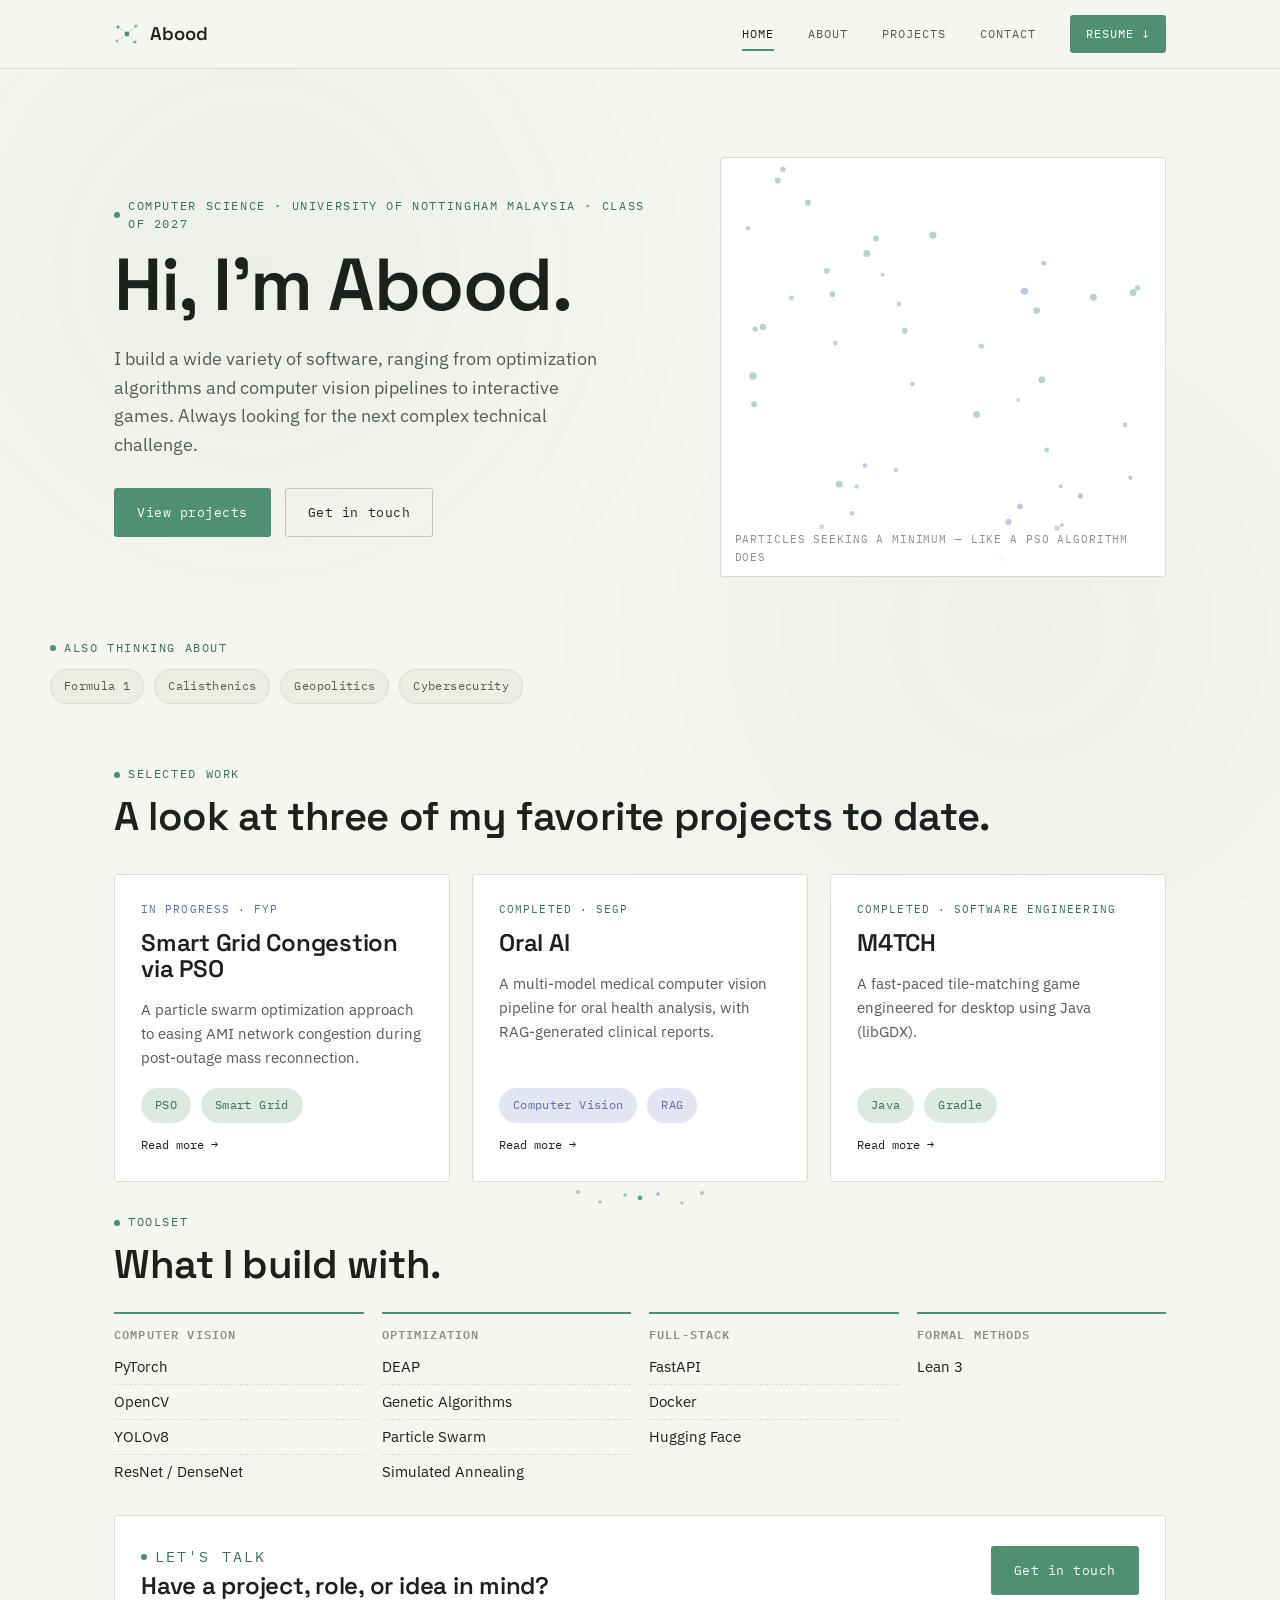
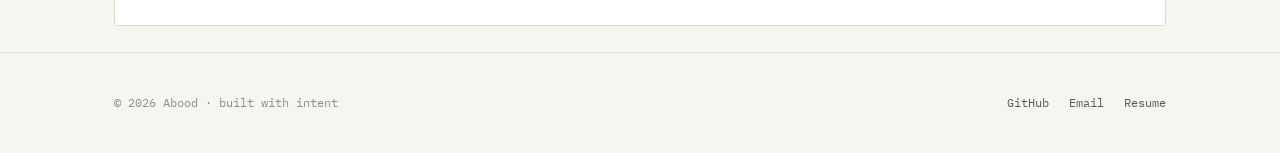
==== index.html @ 8fbe935f "Update captions and headings in index.html" ====
<!DOCTYPE html>
<html lang="en">
<head>
<meta charset="UTF-8">
<meta name="viewport" content="width=device-width, initial-scale=1.0">
<title>Abood - Computer Science, UNM Malaysia</title>
<meta name="description" content="Portfolio of Abood, a Computer Science undergraduate at the University of Nottingham Malaysia working on optimization, computer vision, and applied AI.">
<link rel="icon" href="assets/favicon.svg" type="image/svg+xml">
<link rel="preconnect" href="https://fonts.googleapis.com">
<link rel="preconnect" href="https://fonts.gstatic.com" crossorigin>
<link href="https://fonts.googleapis.com/css2?family=Space+Grotesk:wght@500;600;700&family=IBM+Plex+Sans:wght@400;500;600&family=IBM+Plex+Mono:wght@400;500&display=swap" rel="stylesheet">
<link rel="stylesheet" href="css/style.css">
</head>
<body>

<nav class="site-nav">
  <div class="container">
    <a href="index.html" class="brand">
      <svg width="26" height="26" viewBox="0 0 26 26" fill="none">
        <circle cx="13" cy="13" r="2.4" fill="#4F8F72"/>
        <circle cx="4" cy="6" r="1.6" fill="#5D6FA6" opacity="0.8"/>
        <circle cx="22" cy="5" r="1.6" fill="#4F8F72" opacity="0.6"/>
        <circle cx="21" cy="21" r="1.6" fill="#5D6FA6" opacity="0.7"/>
        <circle cx="3" cy="20" r="1.6" fill="#4F8F72" opacity="0.5"/>
        <line x1="4" y1="6" x2="13" y2="13" stroke="#4F8F72" stroke-width="0.7" opacity="0.4"/>
        <line x1="22" y1="5" x2="13" y2="13" stroke="#5D6FA6" stroke-width="0.7" opacity="0.4"/>
        <line x1="21" y1="21" x2="13" y2="13" stroke="#4F8F72" stroke-width="0.7" opacity="0.4"/>
        <line x1="3" y1="20" x2="13" y2="13" stroke="#5D6FA6" stroke-width="0.7" opacity="0.4"/>
      </svg>
      Abood
    </a>
    <button class="nav-toggle" aria-label="Toggle navigation" aria-expanded="false">
      <span></span>
    </button>
    <div class="nav-links">
      <a href="index.html" class="active">Home</a>
      <a href="about.html">About</a>
      <a href="projects.html">Projects</a>
      <a href="contact.html">Contact</a>
      <a href="assets/resume_sl.pdf" class="nav-cta" target="_blank" rel="noopener">Resume ↓</a>
    </div>
  </div>
</nav>

<main>
  <div class="container hero">
    <div>
      <p class="eyebrow">Computer Science · University of Nottingham Malaysia · Class of 2027</p>
      <h1>Hi, I'm Abood.</h1>
      <p class="lede">I build a wide variety of software, ranging from optimization algorithms and computer vision pipelines to interactive games. Always looking for the next complex technical challenge.</p>
      <div class="btn-row">
        <a href="projects.html" class="btn btn-primary">View projects</a>
        <a href="contact.html" class="btn btn-outline">Get in touch</a>
      </div>
    </div>
    <div class="hero-visual">
      <canvas id="converge-canvas" role="img" aria-label="Animated illustration of scattered particles periodically converging, representing optimization algorithms finding a solution"></canvas>
      <div class="visual-caption">particles seeking a minimum — like a PSO algorithm does</div>
    </div>
  </div>

  <div class="container section-tight">
    <p class="eyebrow">Also thinking about</p>
    <div class="pill-row">
      <span class="pill">Formula 1</span>
      <span class="pill">Calisthenics</span>
      <span class="pill">Geopolitics</span>
      <span class="pill">Cybersecurity</span>
    </div>
  </div>

  <section class="container">
    <p class="eyebrow">Selected work</p>
    <h2>A look at three of my favorite projects to date.</h2>
    <div class="card-grid">
      <div class="card">
        <span class="card-status status-progress">In progress · FYP</span>
        <h3>Smart Grid Congestion via PSO</h3>
        <p>A particle swarm optimization approach to easing AMI network congestion during post-outage mass reconnection.</p>
        <div class="pill-row">
          <span class="pill pill-signal">PSO</span>
          <span class="pill pill-signal">Smart Grid</span>
        </div>
        <a href="projects.html#fyp" class="card-link">Read more →</a>
      </div>
      <div class="card">
        <span class="card-status">Completed · SEGP</span>
        <h3>Oral AI</h3>
        <p>A multi-model medical computer vision pipeline for oral health analysis, with RAG-generated clinical reports.</p>
        <div class="pill-row">
          <span class="pill pill-indigo">Computer Vision</span>
          <span class="pill pill-indigo">RAG</span>
        </div>
        <a href="projects.html#oral-ai" class="card-link">Read more →</a>
      </div>
      <div class="card">
        <span class="card-status">Completed · Software Engineering</span>
        <h3>M4TCH</h3>
        <p>A fast-paced tile-matching game engineered for desktop using Java (libGDX).</p>
        <div class="pill-row">
          <span class="pill pill-signal">Java</span>
          <span class="pill pill-signal">Gradle</span>
        </div>
        <a href="projects.html#m4tch" class="card-link">Read more →</a>
      </div>
    </div>
  </section>

  <div class="container">
    <div class="converge-divider">
      <svg width="140" height="20" viewBox="0 0 140 20" fill="none">
        <circle cx="8" cy="4" r="2" fill="#4F8F72" opacity="0.5"/>
        <circle cx="30" cy="14" r="1.6" fill="#5D6FA6" opacity="0.5"/>
        <circle cx="55" cy="7" r="1.8" fill="#4F8F72" opacity="0.6"/>
        <circle cx="70" cy="10" r="2.4" fill="#4F8F72"/>
        <circle cx="88" cy="6" r="1.8" fill="#5D6FA6" opacity="0.6"/>
        <circle cx="112" cy="15" r="1.6" fill="#4F8F72" opacity="0.5"/>
        <circle cx="132" cy="5" r="2" fill="#5D6FA6" opacity="0.5"/>
      </svg>
    </div>
  </div>

  <section class="container">
    <p class="eyebrow">Toolset</p>
    <h2>What I build with.</h2>
    <div class="skill-groups">
      <div class="skill-group">
        <h4>Computer Vision</h4>
        <ul><li>PyTorch</li><li>OpenCV</li><li>YOLOv8</li><li>ResNet / DenseNet</li></ul>
      </div>
      <div class="skill-group">
        <h4>Optimization</h4>
        <ul><li>DEAP</li><li>Genetic Algorithms</li><li>Particle Swarm</li><li>Simulated Annealing</li></ul>
      </div>
      <div class="skill-group">
        <h4>Full-stack</h4>
        <ul><li>FastAPI</li><li>Docker</li><li>Hugging Face</li></ul>
      </div>
      <div class="skill-group">
        <h4>Formal Methods</h4>
        <ul><li>Lean 3</li></ul>
      </div>
    </div>
  </section>
  <br>

  <section class="container">
    <div class="card" style="flex-direction: row; align-items: center; justify-content: space-between; flex-wrap: wrap; gap: 18px;">
      <div>
        <p class="eyebrow" style="margin-bottom: 0.3em;">Let's talk</p>
        <h3 style="margin-bottom: 0;">Have a project, role, or idea in mind?</h3>
      </div>
      <a href="contact.html" class="btn btn-primary">Get in touch</a>
    </div>
  </section>
  <br>
</main>

<footer class="site-footer">
  <div class="container">
    <span>© 2026 Abood · built with intent</span>
    <div class="footer-links">
      <a href="https://github.com/avx20" target="_blank" rel="noopener">GitHub</a>
      <a href="mailto:aboodxst@gmail.com">Email</a>
      <a href="assets/resume_sl.pdf" target="_blank" rel="noopener">Resume</a>
    </div>
  </div>
</footer>

<script src="js/main.js"></script>
</body>
</html>
---- css/style.css ----
/* =========================================================
   Abood — personal site
   Design tokens
   ========================================================= */
:root {
  /* color */
  --bg: #F5F6F0;
  --surface: #FFFFFF;
  --surface-alt: #ECEEE3;
  --ink: #1C211D;
  --ink-soft: #545C53;
  --ink-faint: #8A9188;
  --signal: #4F8F72;
  --signal-dark: #3C7059;
  --signal-soft: #DCEAE0;
  --indigo: #5D6FA6;
  --indigo-soft: #E3E6F2;
  --border: #DADCCE;
  --border-strong: #C3C6B6;

  /* type */
  --font-display: 'Space Grotesk', 'Arial Narrow', sans-serif;
  --font-body: 'IBM Plex Sans', -apple-system, sans-serif;
  --font-mono: 'IBM Plex Mono', 'Courier New', monospace;

  /* layout */
  --maxw: 1180px;
  --gutter: clamp(20px, 5vw, 64px);
  --radius: 3px;
}

* { box-sizing: border-box; }
html { scroll-behavior: smooth; }

@media (prefers-reduced-motion: reduce) {
  html { scroll-behavior: auto; }
  *, *::before, *::after {
    animation-duration: 0.001ms !important;
    animation-iteration-count: 1 !important;
    transition-duration: 0.001ms !important;
  }
}

body {
  margin: 0;
  background: var(--bg);
  color: var(--ink);
  font-family: var(--font-body);
  font-size: 16px;
  line-height: 1.6;
  -webkit-font-smoothing: antialiased;
}

/* subtle paper texture via layered radial noise (very light) */
body::before {
  content: "";
  position: fixed;
  inset: 0;
  pointer-events: none;
  z-index: 0;
  background-image:
    radial-gradient(circle at 20% 30%, rgba(79,143,114,0.05), transparent 40%),
    radial-gradient(circle at 80% 70%, rgba(93,111,166,0.04), transparent 45%);
}

h1, h2, h3, h4 {
  font-family: var(--font-display);
  font-weight: 600;
  line-height: 1.08;
  letter-spacing: -0.01em;
  margin: 0 0 0.5em;
  color: var(--ink);
}

h1 { font-size: clamp(2.6rem, 6vw, 4.6rem); letter-spacing: -0.02em; }
h2 { font-size: clamp(1.7rem, 3.4vw, 2.5rem); }
h3 { font-size: clamp(1.2rem, 2vw, 1.5rem); }

p { margin: 0 0 1em; color: var(--ink-soft); }
a { color: inherit; }

.eyebrow {
  font-family: var(--font-mono);
  font-size: 0.72rem;
  letter-spacing: 0.14em;
  text-transform: uppercase;
  color: var(--signal-dark);
  display: inline-flex;
  align-items: center;
  gap: 8px;
  margin-bottom: 1em;
}
.eyebrow::before {
  content: "";
  width: 6px;
  height: 6px;
  border-radius: 50%;
  background: var(--signal);
  flex: none;
}

.container {
  max-width: var(--maxw);
  margin: 0 auto;
  padding: 0 var(--gutter);
  position: relative;
  z-index: 1;
}

section { padding: clamp(56px, 9vw, 108px) 0; }
.section-tight { padding: clamp(32px, 5vw, 56px) 0; }

/* ---------- nav ---------- */
.site-nav {
  position: sticky;
  top: 0;
  z-index: 50;
  backdrop-filter: blur(10px);
  background: rgba(245, 246, 240, 0.86);
  border-bottom: 1px solid var(--border);
}
.site-nav .container {
  display: flex;
  align-items: center;
  justify-content: space-between;
  height: 68px;
}
.brand {
  display: flex;
  align-items: center;
  gap: 10px;
  font-family: var(--font-display);
  font-weight: 600;
  font-size: 1.15rem;
  text-decoration: none;
  color: var(--ink);
}
.brand svg { display: block; }

.nav-links {
  display: flex;
  align-items: center;
  gap: clamp(18px, 3vw, 34px);
  font-family: var(--font-mono);
  font-size: 0.78rem;
  letter-spacing: 0.08em;
  text-transform: uppercase;
}
.nav-links a {
  text-decoration: none;
  color: var(--ink-soft);
  position: relative;
  padding: 4px 0;
  transition: color 0.2s ease;
}
.nav-links a:hover { color: var(--signal-dark); }
.nav-links a.active { color: var(--ink); }
.nav-links a.active::after {
  content: "";
  position: absolute;
  left: 0; right: 0; bottom: -3px;
  height: 2px;
  background: var(--signal);
}
.nav-cta {
  display: inline-flex;
  align-items: center;
  gap: 8px;
  padding: 9px 16px !important;
  border-radius: var(--radius);
  background: var(--signal) !important;
  color: #fff !important;
  border: none;
}
.nav-cta:hover { background: var(--signal-dark) !important; color: #fff !important; }

.nav-toggle {
  display: none;
  background: none;
  border: 1px solid var(--border-strong);
  border-radius: var(--radius);
  width: 40px;
  height: 40px;
  align-items: center;
  justify-content: center;
  cursor: pointer;
}
.nav-toggle span, .nav-toggle span::before, .nav-toggle span::after {
  content: "";
  display: block;
  width: 18px;
  height: 2px;
  background: var(--ink);
  position: relative;
  transition: transform 0.2s ease, opacity 0.2s ease;
}
.nav-toggle span::before { position: absolute; top: -6px; }
.nav-toggle span::after { position: absolute; top: 6px; }

@media (max-width: 780px) {
  .nav-toggle { display: flex; }
  .nav-links {
    position: fixed;
    top: 68px; left: 0; right: 0;
    flex-direction: column;
    align-items: flex-start;
    background: var(--bg);
    border-bottom: 1px solid var(--border);
    padding: 20px var(--gutter) 28px;
    gap: 18px;
    transform: translateY(-8px);
    opacity: 0;
    pointer-events: none;
    transition: opacity 0.2s ease, transform 0.2s ease;
  }
  .nav-links.open {
    transform: translateY(0);
    opacity: 1;
    pointer-events: auto;
  }
  .nav-cta { margin-top: 6px; }
}

/* ---------- buttons ---------- */
.btn {
  display: inline-flex;
  align-items: center;
  gap: 9px;
  font-family: var(--font-mono);
  font-size: 0.82rem;
  letter-spacing: 0.04em;
  text-decoration: none;
  padding: 13px 22px;
  border-radius: var(--radius);
  border: 1px solid transparent;
  cursor: pointer;
  transition: transform 0.15s ease, background 0.2s ease, border-color 0.2s ease, color 0.2s ease;
}
.btn:active { transform: translateY(1px); }
.btn-primary { background: var(--signal); color: #fff; }
.btn-primary:hover { background: var(--signal-dark); }
.btn-outline { background: transparent; border-color: var(--border-strong); color: var(--ink); }
.btn-outline:hover { border-color: var(--signal); color: var(--signal-dark); }
.btn-row { display: flex; gap: 14px; flex-wrap: wrap; margin-top: 1.8em; }

/* ---------- hero ---------- */
.hero {
  display: grid;
  grid-template-columns: 1.1fr 0.9fr;
  gap: clamp(24px, 5vw, 60px);
  align-items: center;
  padding-top: clamp(48px, 8vw, 88px);
}
@media (max-width: 900px) {
  .hero { grid-template-columns: 1fr; }
  .hero-visual { order: -1; height: 260px; }
}
.hero h1 { margin-bottom: 0.28em; }
.hero .lede { font-size: 1.12rem; max-width: 46ch; }
.hero-visual {
  position: relative;
  height: 420px;
  border: 1px solid var(--border);
  border-radius: var(--radius);
  background: var(--surface);
  overflow: hidden;
}
.hero-visual canvas { display: block; width: 100%; height: 100%; }
.hero-visual .visual-caption {
  position: absolute;
  bottom: 0; left: 0; right: 0;
  font-family: var(--font-mono);
  font-size: 0.68rem;
  letter-spacing: 0.08em;
  text-transform: uppercase;
  color: var(--ink-faint);
  padding: 10px 14px;
  background: linear-gradient(transparent, rgba(255,255,255,0.9) 55%);
}

/* ---------- tag pills ---------- */
.pill-row { display: flex; flex-wrap: wrap; gap: 10px; }
.pill {
  font-family: var(--font-mono);
  font-size: 0.74rem;
  letter-spacing: 0.03em;
  padding: 7px 13px;
  border-radius: 100px;
  background: var(--surface-alt);
  border: 1px solid var(--border);
  color: var(--ink-soft);
  white-space: nowrap;
}
.pill-signal { background: var(--signal-soft); border-color: transparent; color: var(--signal-dark); }
.pill-indigo { background: var(--indigo-soft); border-color: transparent; color: var(--indigo); }

/* ---------- divider (signature motif, static SVG) ---------- */
.converge-divider {
  display: flex;
  align-items: center;
  justify-content: center;
  padding: 6px 0 0;
  opacity: 0.85;
}

/* ---------- cards ---------- */
.card-grid {
  display: grid;
  grid-template-columns: repeat(3, 1fr);
  gap: 22px;
  margin-top: 2.2em;
}
@media (max-width: 920px) { .card-grid { grid-template-columns: 1fr; } }

.card {
  background: var(--surface);
  border: 1px solid var(--border);
  border-radius: var(--radius);
  padding: 26px;
  display: flex;
  flex-direction: column;
  gap: 12px;
  transition: border-color 0.2s ease, transform 0.2s ease;
}
.card:hover { border-color: var(--signal); transform: translateY(-3px); }
.card-status {
  font-family: var(--font-mono);
  font-size: 0.68rem;
  letter-spacing: 0.1em;
  text-transform: uppercase;
  color: var(--signal-dark);
}
.card-status.status-progress { color: var(--indigo); }
.card h3 { margin-bottom: 0.15em; }
.card p { font-size: 0.94rem; margin-bottom: 0.4em; flex: 1; }
.card-link {
  font-family: var(--font-mono);
  font-size: 0.78rem;
  text-decoration: none;
  color: var(--ink);
  display: inline-flex;
  align-items: center;
  gap: 6px;
}
.card-link:hover { color: var(--signal-dark); }

/* ---------- skills strip ---------- */
.skill-groups {
  display: grid;
  grid-template-columns: repeat(4, 1fr);
  gap: 18px;
  margin-top: 1.6em;
}
@media (max-width: 900px) { .skill-groups { grid-template-columns: repeat(2, 1fr); } }
@media (max-width: 520px) { .skill-groups { grid-template-columns: 1fr; } }
.skill-group {
  border-top: 2px solid var(--signal);
  padding-top: 14px;
}
.skill-group h4 {
  font-family: var(--font-mono);
  font-size: 0.72rem;
  letter-spacing: 0.1em;
  text-transform: uppercase;
  color: var(--ink-faint);
  margin-bottom: 0.8em;
}
.skill-group ul { list-style: none; margin: 0; padding: 0; }
.skill-group li {
  font-size: 0.94rem;
  padding: 5px 0;
  border-bottom: 1px dashed var(--border);
  color: var(--ink);
}
.skill-group li:last-child { border-bottom: none; }

/* ---------- footer ---------- */
.site-footer {
  border-top: 1px solid var(--border);
  padding: 40px 0;
  font-family: var(--font-mono);
  font-size: 0.78rem;
  color: var(--ink-faint);
}
.site-footer .container {
  display: flex;
  justify-content: space-between;
  align-items: center;
  flex-wrap: wrap;
  gap: 14px;
}
.footer-links { display: flex; gap: 20px; }
.footer-links a { text-decoration: none; color: var(--ink-soft); }
.footer-links a:hover { color: var(--signal-dark); }

/* ---------- about page ---------- */
.about-hero {
  display: grid;
  grid-template-columns: 260px 1fr;
  gap: clamp(28px, 5vw, 56px);
  align-items: start;
  padding-top: clamp(40px, 6vw, 64px);
}
@media (max-width: 780px) { .about-hero { grid-template-columns: 1fr; } }
.avatar-frame {
  border: 1px solid var(--border);
  border-radius: var(--radius);
  overflow: hidden;
  background: var(--surface);
  aspect-ratio: 1 / 1;
}
.avatar-frame img, .avatar-frame svg { width: 100%; height: 100%; display: block; object-fit: cover; }

.timeline { margin-top: 1.6em; border-left: 2px solid var(--border); padding-left: 26px; }
.timeline-item { position: relative; padding-bottom: 30px; }
.timeline-item:last-child { padding-bottom: 0; }
.timeline-item::before {
  content: "";
  position: absolute;
  left: -31px; top: 4px;
  width: 9px; height: 9px;
  border-radius: 50%;
  background: var(--signal);
  border: 2px solid var(--bg);
}
.timeline-date {
  font-family: var(--font-mono);
  font-size: 0.72rem;
  letter-spacing: 0.06em;
  text-transform: uppercase;
  color: var(--ink-faint);
  margin-bottom: 4px;
}
.timeline-item h4 { margin: 0 0 4px; font-family: var(--font-body); font-size: 1.02rem; font-weight: 600; }
.timeline-item p { margin: 0; font-size: 0.92rem; }

.interest-list { display: flex; flex-wrap: wrap; gap: 10px; margin-top: 1.2em; }

/* ---------- projects page ---------- */
.project-full {
  border: 1px solid var(--border);
  border-radius: var(--radius);
  background: var(--surface);
  padding: clamp(24px, 4vw, 40px);
  margin-bottom: 24px;
}
.project-full-head {
  display: flex;
  justify-content: space-between;
  align-items: flex-start;
  gap: 16px;
  flex-wrap: wrap;
  margin-bottom: 14px;
}
.project-full h3 { margin-bottom: 4px; }
.project-meta { font-family: var(--font-mono); font-size: 0.74rem; color: var(--ink-faint); }
.project-full .pill-row { margin: 16px 0; }
.contrib-list { margin: 14px 0 0; padding-left: 20px; }
.contrib-list li { font-size: 0.93rem; color: var(--ink-soft); margin-bottom: 6px; }

/* ---------- contact page ---------- */
.contact-grid {
  display: grid;
  grid-template-columns: 1fr 1fr;
  gap: clamp(28px, 5vw, 56px);
  padding-top: clamp(40px, 6vw, 64px);
  align-items: start;
}
@media (max-width: 860px) { .contact-grid { grid-template-columns: 1fr; } }

.field { margin-bottom: 18px; }
.field label {
  display: block;
  font-family: var(--font-mono);
  font-size: 0.72rem;
  letter-spacing: 0.08em;
  text-transform: uppercase;
  color: var(--ink-faint);
  margin-bottom: 7px;
}
.field input, .field textarea {
  width: 100%;
  background: var(--surface);
  border: 1px solid var(--border-strong);
  border-radius: var(--radius);
  padding: 12px 14px;
  font-family: var(--font-body);
  font-size: 0.96rem;
  color: var(--ink);
  resize: vertical;
}
.field input:focus, .field textarea:focus {
  outline: 2px solid var(--signal);
  outline-offset: 1px;
  border-color: var(--signal);
}
.form-note {
  font-family: var(--font-mono);
  font-size: 0.76rem;
  color: var(--ink-faint);
  margin-top: 6px;
}
.contact-card {
  background: var(--surface-alt);
  border: 1px solid var(--border);
  border-radius: var(--radius);
  padding: 28px;
}
.contact-row {
  display: flex;
  align-items: center;
  justify-content: space-between;
  padding: 16px 0;
  border-bottom: 1px dashed var(--border);
}
.contact-row:last-child { border-bottom: none; }
.contact-row .label {
  font-family: var(--font-mono);
  font-size: 0.72rem;
  letter-spacing: 0.06em;
  text-transform: uppercase;
  color: var(--ink-faint);
}
.contact-row .value { font-size: 0.98rem; text-decoration: none; color: var(--ink); }
.contact-row .value:hover { color: var(--signal-dark); }

/* ---------- generic page hero (about/projects/contact top) ---------- */
.page-head { padding-top: clamp(44px, 7vw, 72px); max-width: 62ch; }

/* visually-hidden utility for a11y */
.vh { position: absolute; width: 1px; height: 1px; overflow: hidden; clip: rect(0 0 0 0); white-space: nowrap; }

.project-full {
  scroll-margin-top: 250px; /* Adjust this number based on your navbar's actual height */
}
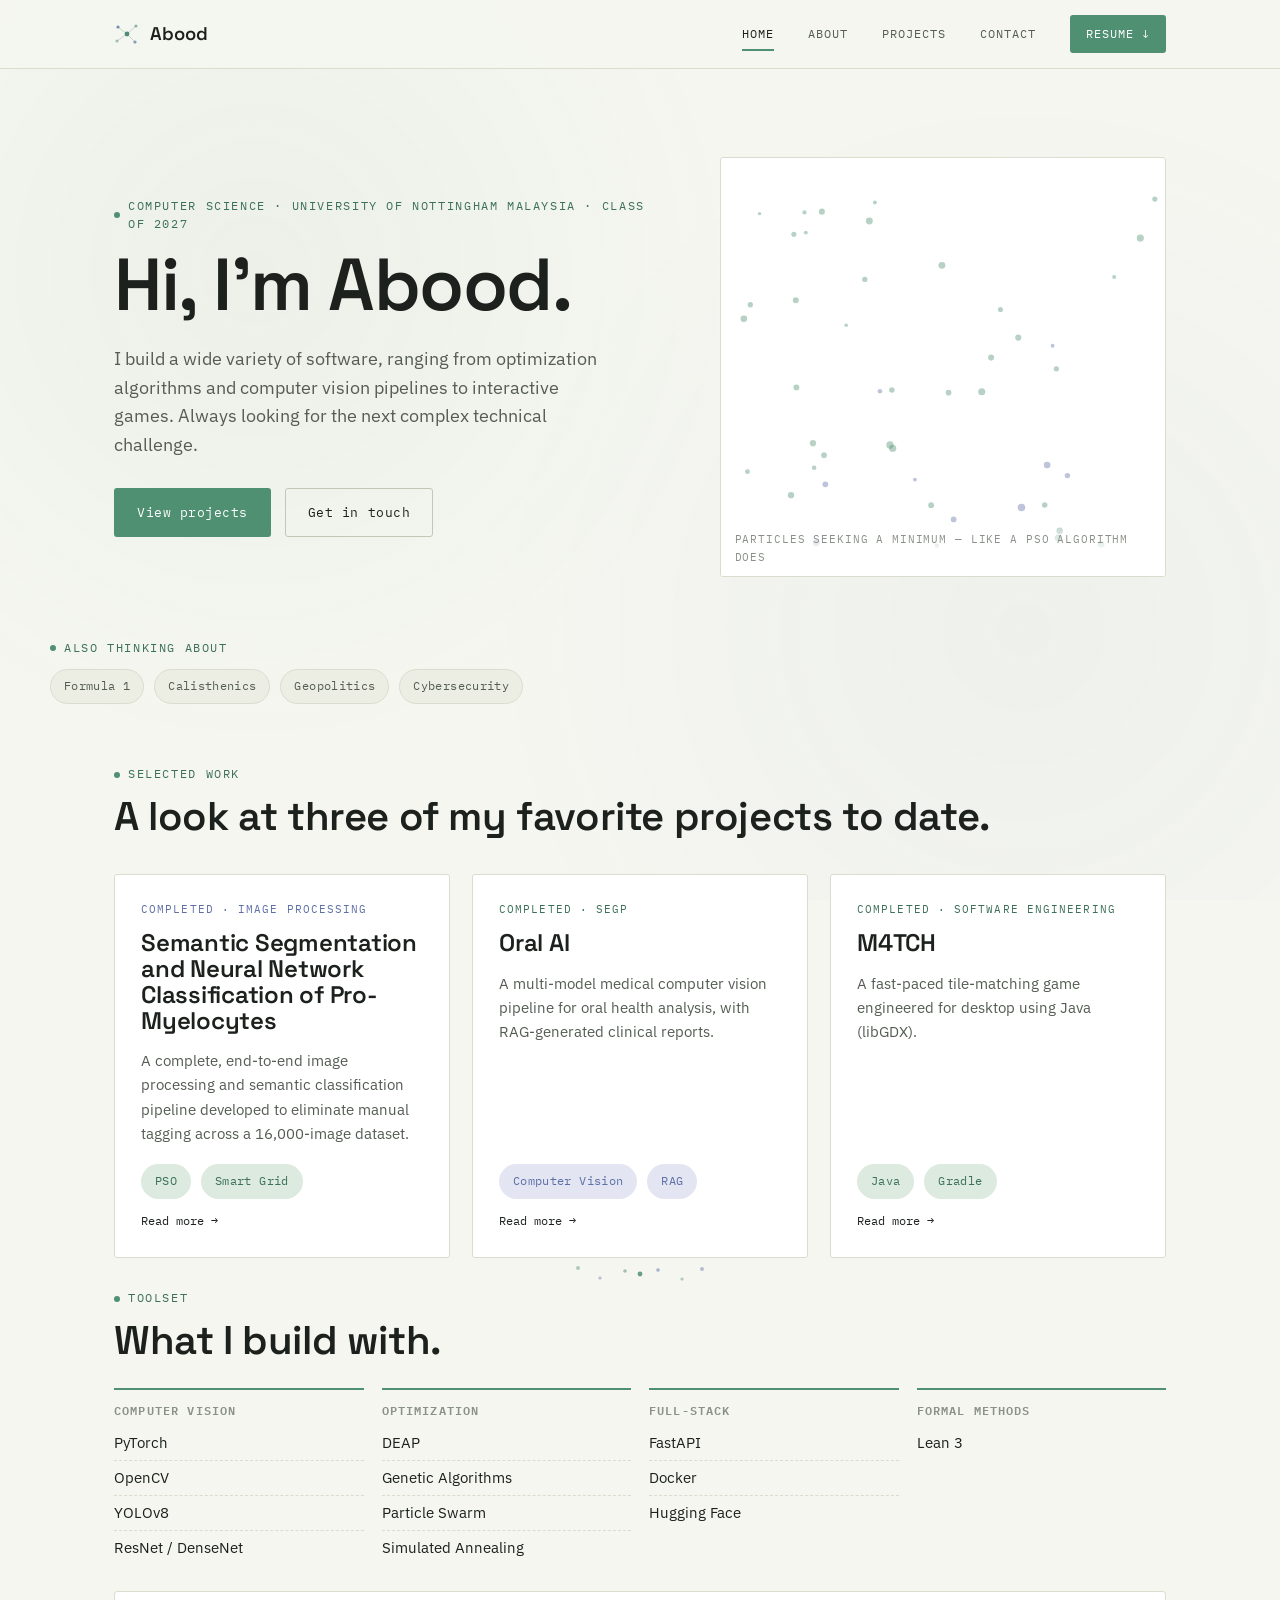
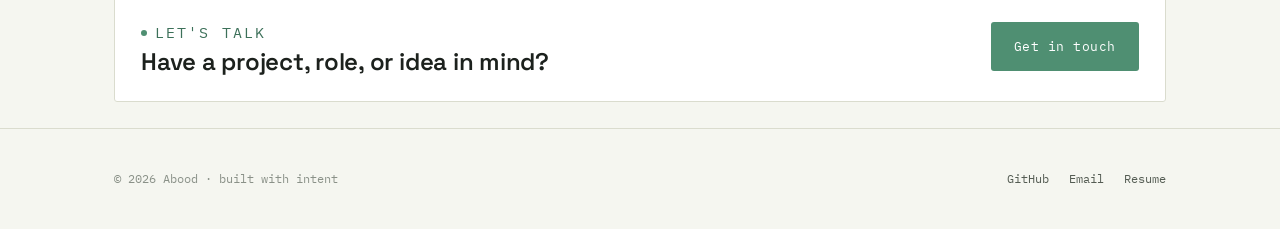
==== commit f920473e: "Update project details in index.html" ====
--- a/index.html
+++ b/index.html
@@ -74,14 +74,14 @@
     <h2>A look at three of my favorite projects to date.</h2>
     <div class="card-grid">
       <div class="card">
-        <span class="card-status status-progress">In progress · FYP</span>
-        <h3>Smart Grid Congestion via PSO</h3>
-        <p>A particle swarm optimization approach to easing AMI network congestion during post-outage mass reconnection.</p>
+        <span class="card-status status-progress">Completed · Image Processing</span>
+        <h3>Semantic Segmentation and Neural Network Classification of Pro-Myelocytes</h3>
+        <p>A complete, end-to-end image processing and semantic classification pipeline developed to eliminate manual tagging across a 16,000-image dataset.</p>
         <div class="pill-row">
           <span class="pill pill-signal">PSO</span>
           <span class="pill pill-signal">Smart Grid</span>
         </div>
-        <a href="projects.html#fyp" class="card-link">Read more →</a>
+        <a href="projects.html#blood-cell" class="card-link">Read more →</a>
       </div>
       <div class="card">
         <span class="card-status">Completed · SEGP</span>
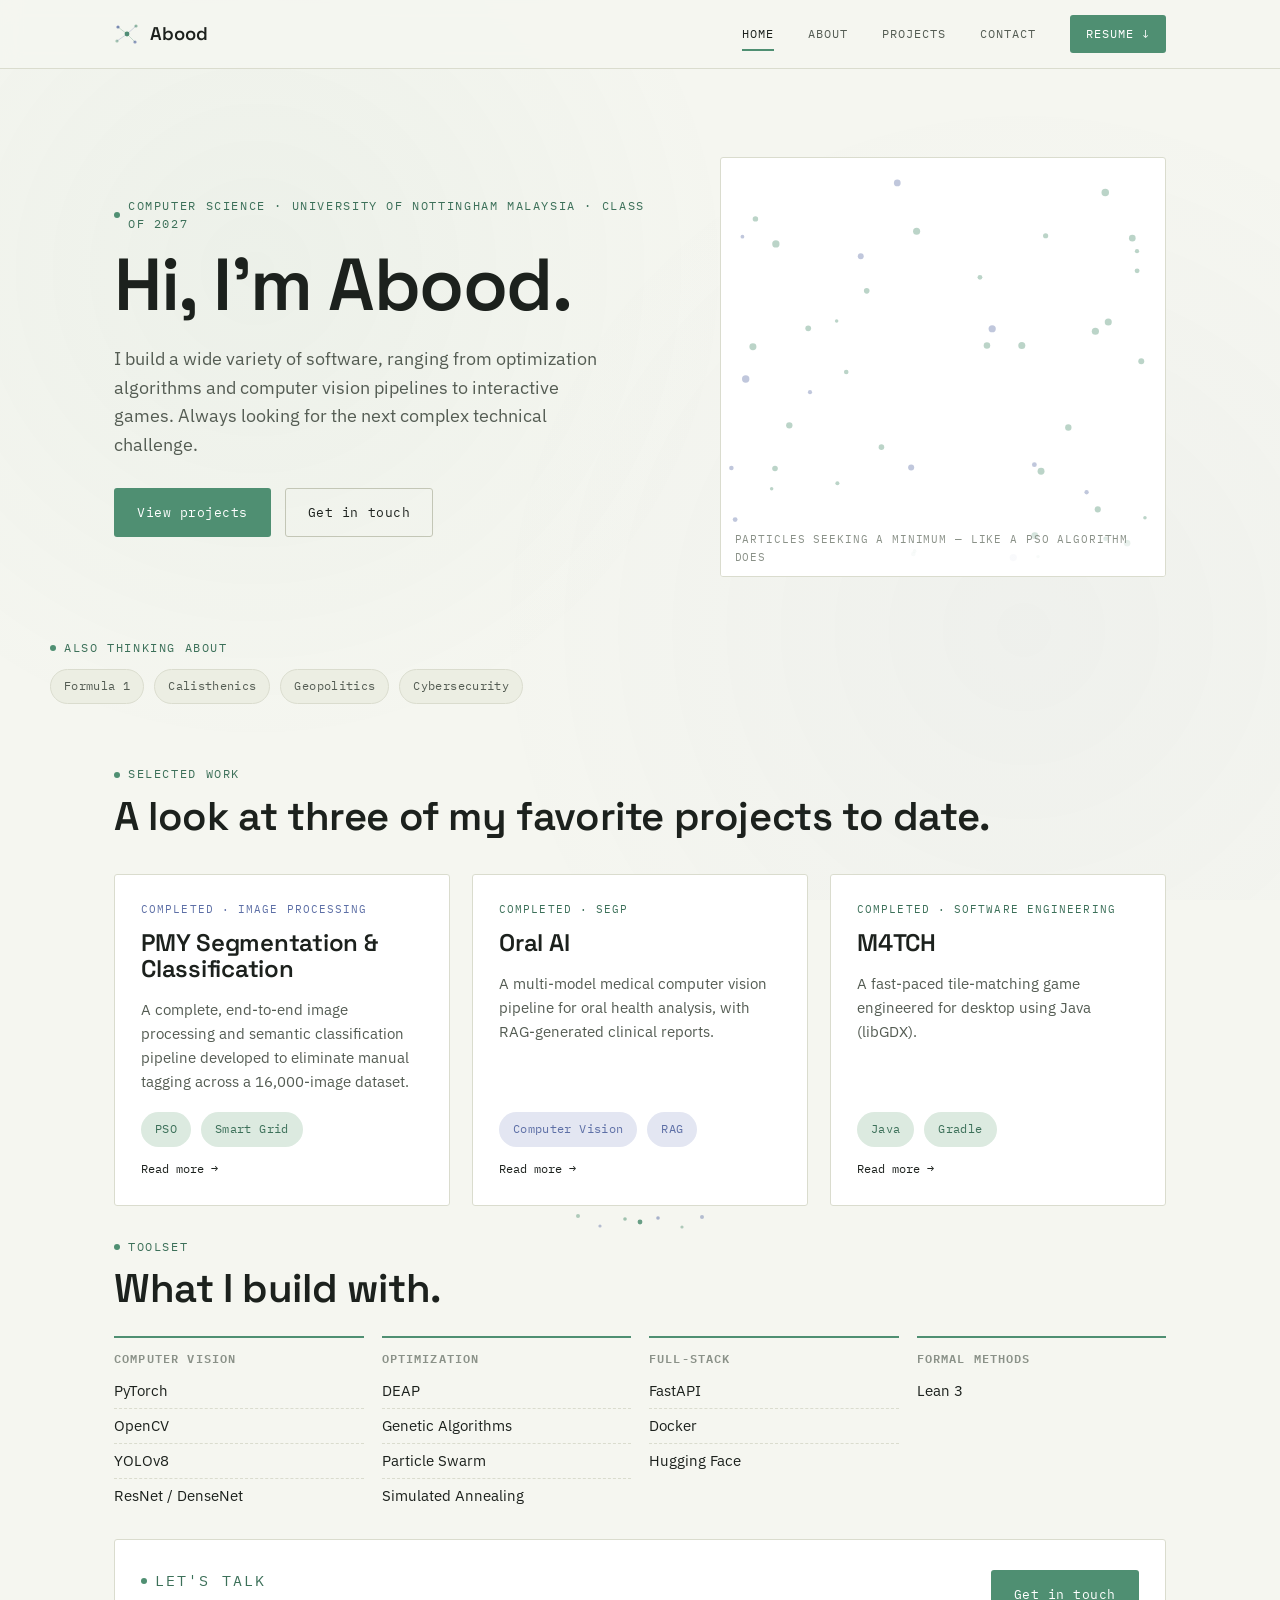
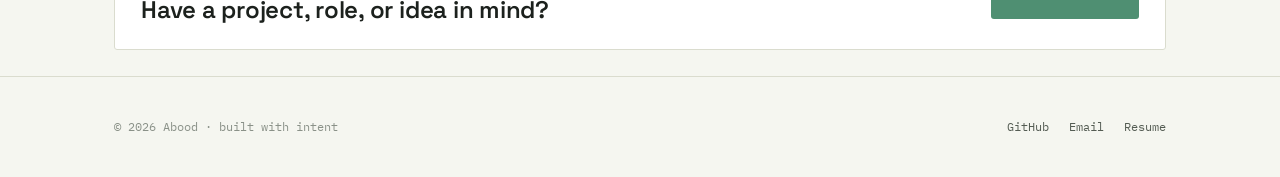
==== commit 815ce4aa: "Update project title for clarity" ====
--- a/index.html
+++ b/index.html
@@ -75,7 +75,7 @@
     <div class="card-grid">
       <div class="card">
         <span class="card-status status-progress">Completed · Image Processing</span>
-        <h3>Semantic Segmentation and Neural Network Classification of Pro-Myelocytes</h3>
+        <h3>PMY Segmentation & Classification</h3>
         <p>A complete, end-to-end image processing and semantic classification pipeline developed to eliminate manual tagging across a 16,000-image dataset.</p>
         <div class="pill-row">
           <span class="pill pill-signal">PSO</span>
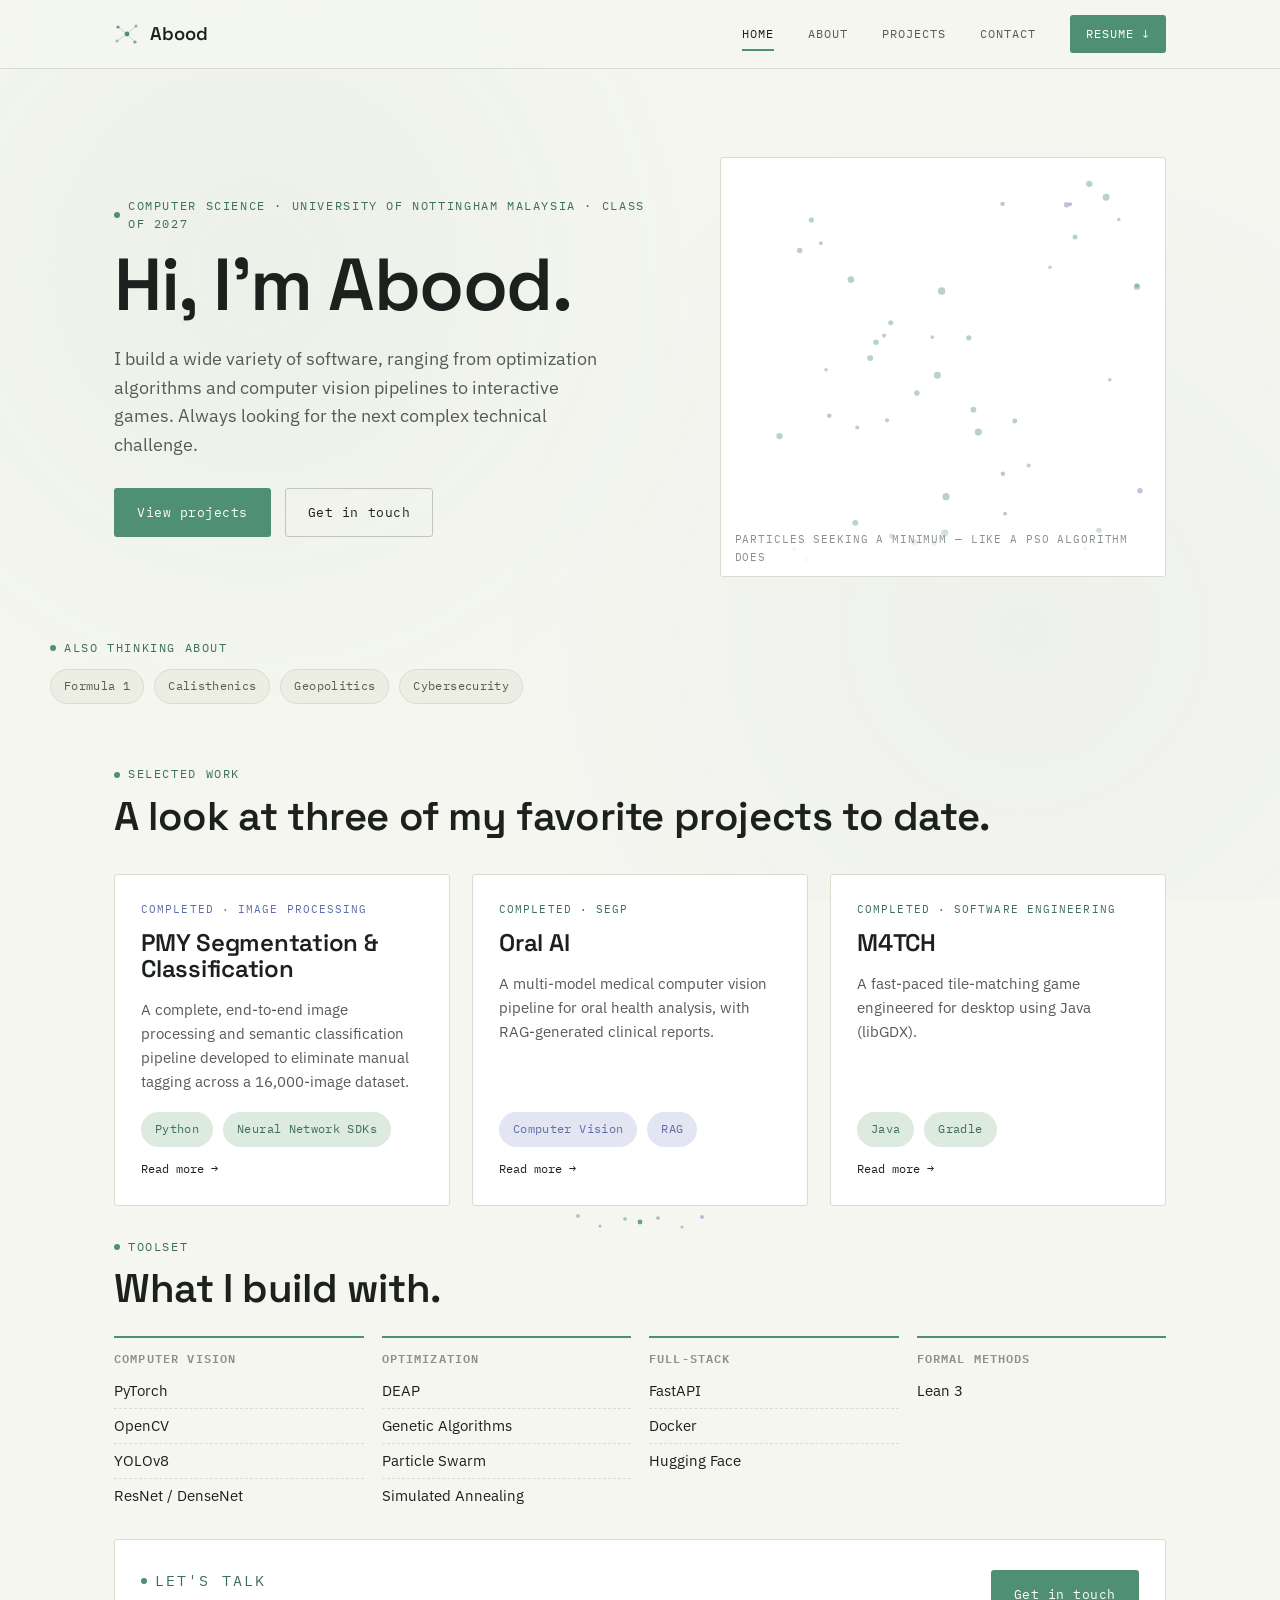
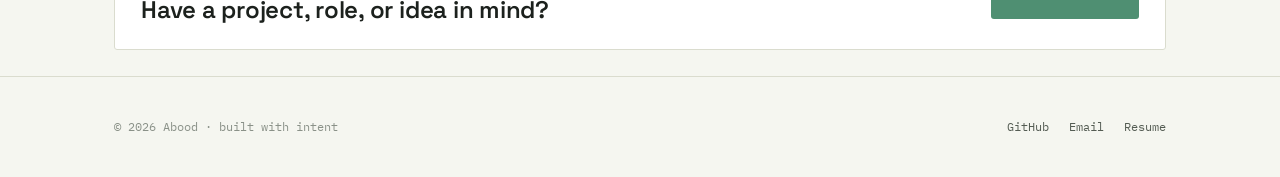
==== commit 839bd23d: "Update project tags in index.html" ====
--- a/index.html
+++ b/index.html
@@ -78,8 +78,8 @@
         <h3>PMY Segmentation & Classification</h3>
         <p>A complete, end-to-end image processing and semantic classification pipeline developed to eliminate manual tagging across a 16,000-image dataset.</p>
         <div class="pill-row">
-          <span class="pill pill-signal">PSO</span>
-          <span class="pill pill-signal">Smart Grid</span>
+          <span class="pill pill-signal">Python</span>
+          <span class="pill pill-signal">Neural Network SDKs</span>
         </div>
         <a href="projects.html#blood-cell" class="card-link">Read more →</a>
       </div>
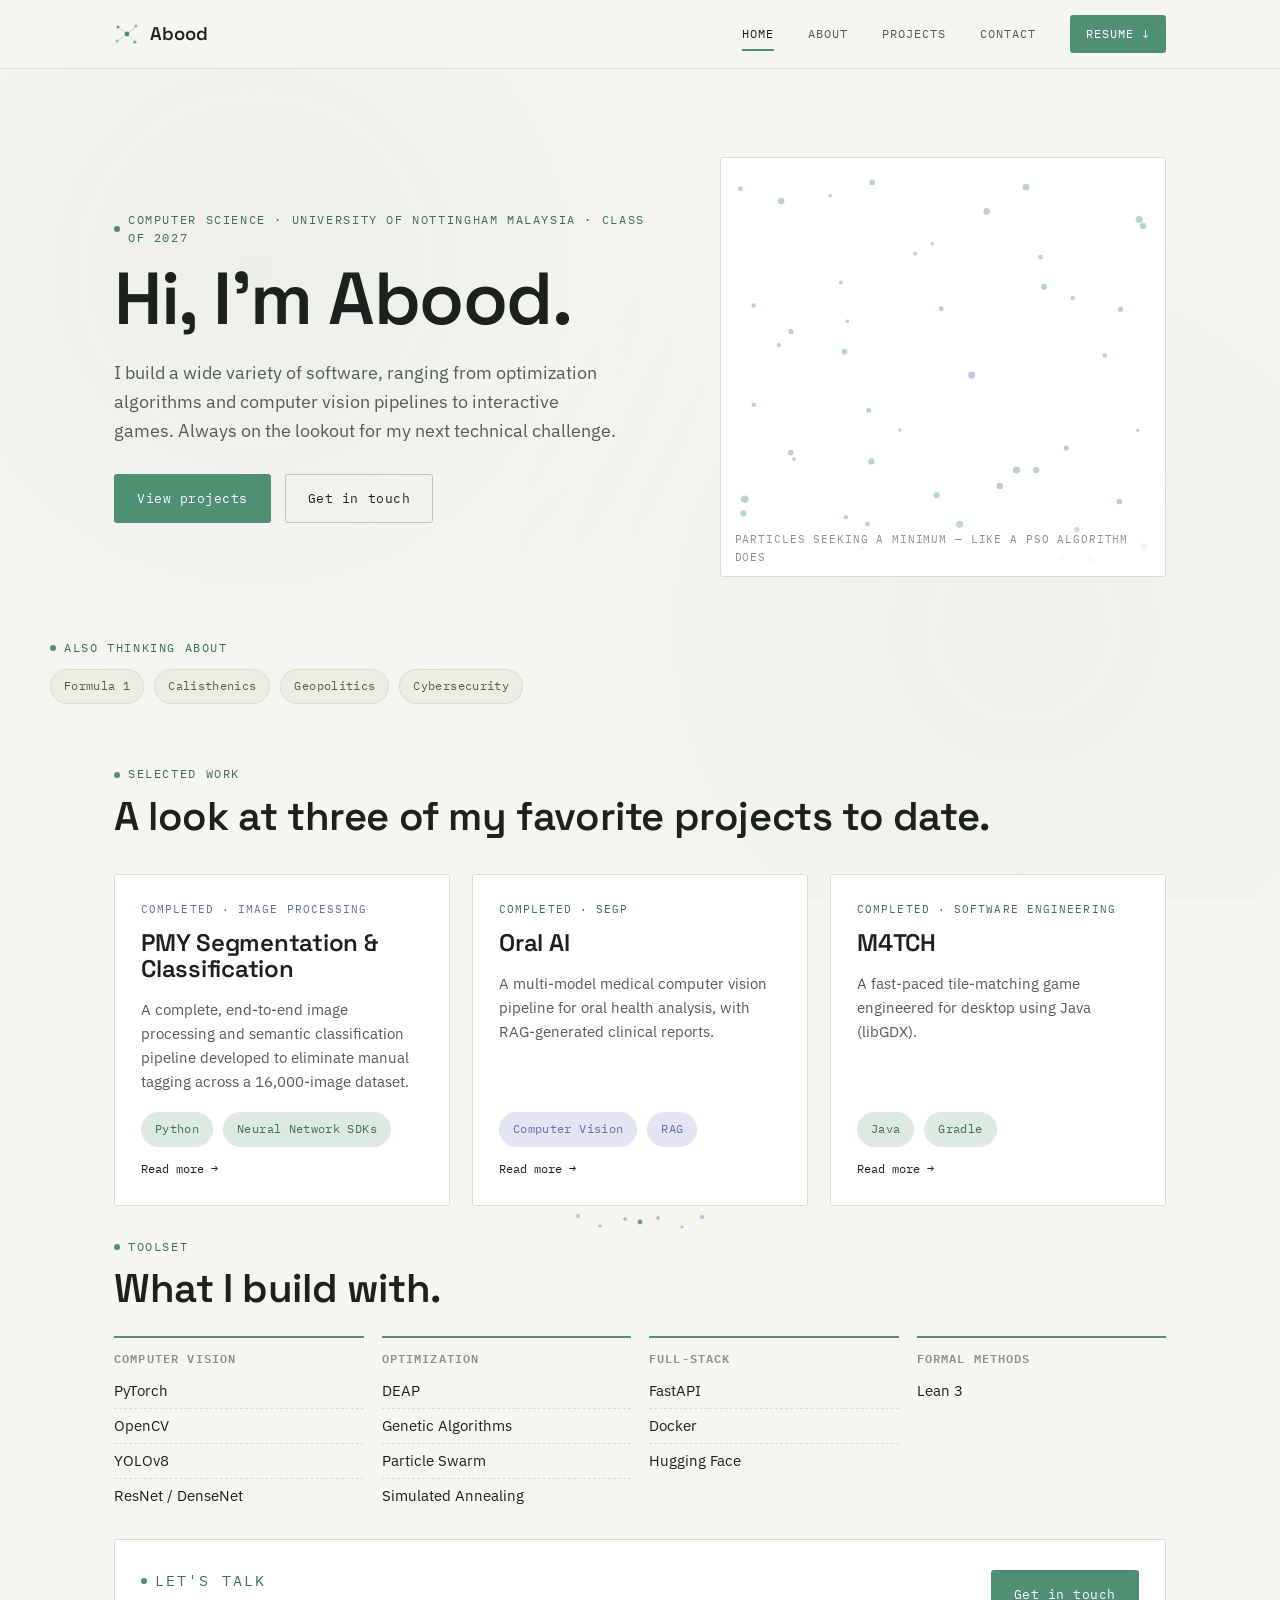
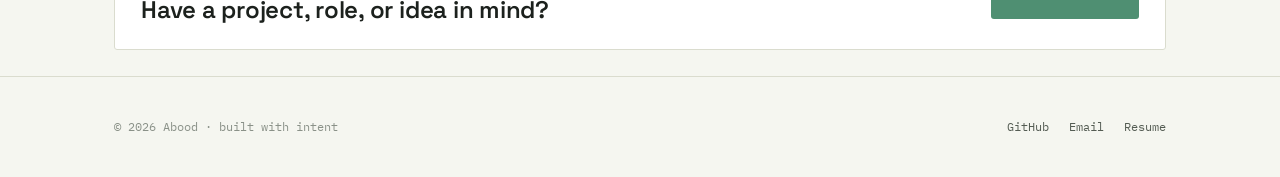
==== commit 591937e6: "Update lede paragraph for clarity" ====
--- a/index.html
+++ b/index.html
@@ -47,7 +47,7 @@
     <div>
       <p class="eyebrow">Computer Science · University of Nottingham Malaysia · Class of 2027</p>
       <h1>Hi, I'm Abood.</h1>
-      <p class="lede">I build a wide variety of software, ranging from optimization algorithms and computer vision pipelines to interactive games. Always looking for the next complex technical challenge.</p>
+      <p class="lede">I build a wide variety of software, ranging from optimization algorithms and computer vision pipelines to interactive games. Always on the lookout for my next technical challenge.</p>
       <div class="btn-row">
         <a href="projects.html" class="btn btn-primary">View projects</a>
         <a href="contact.html" class="btn btn-outline">Get in touch</a>
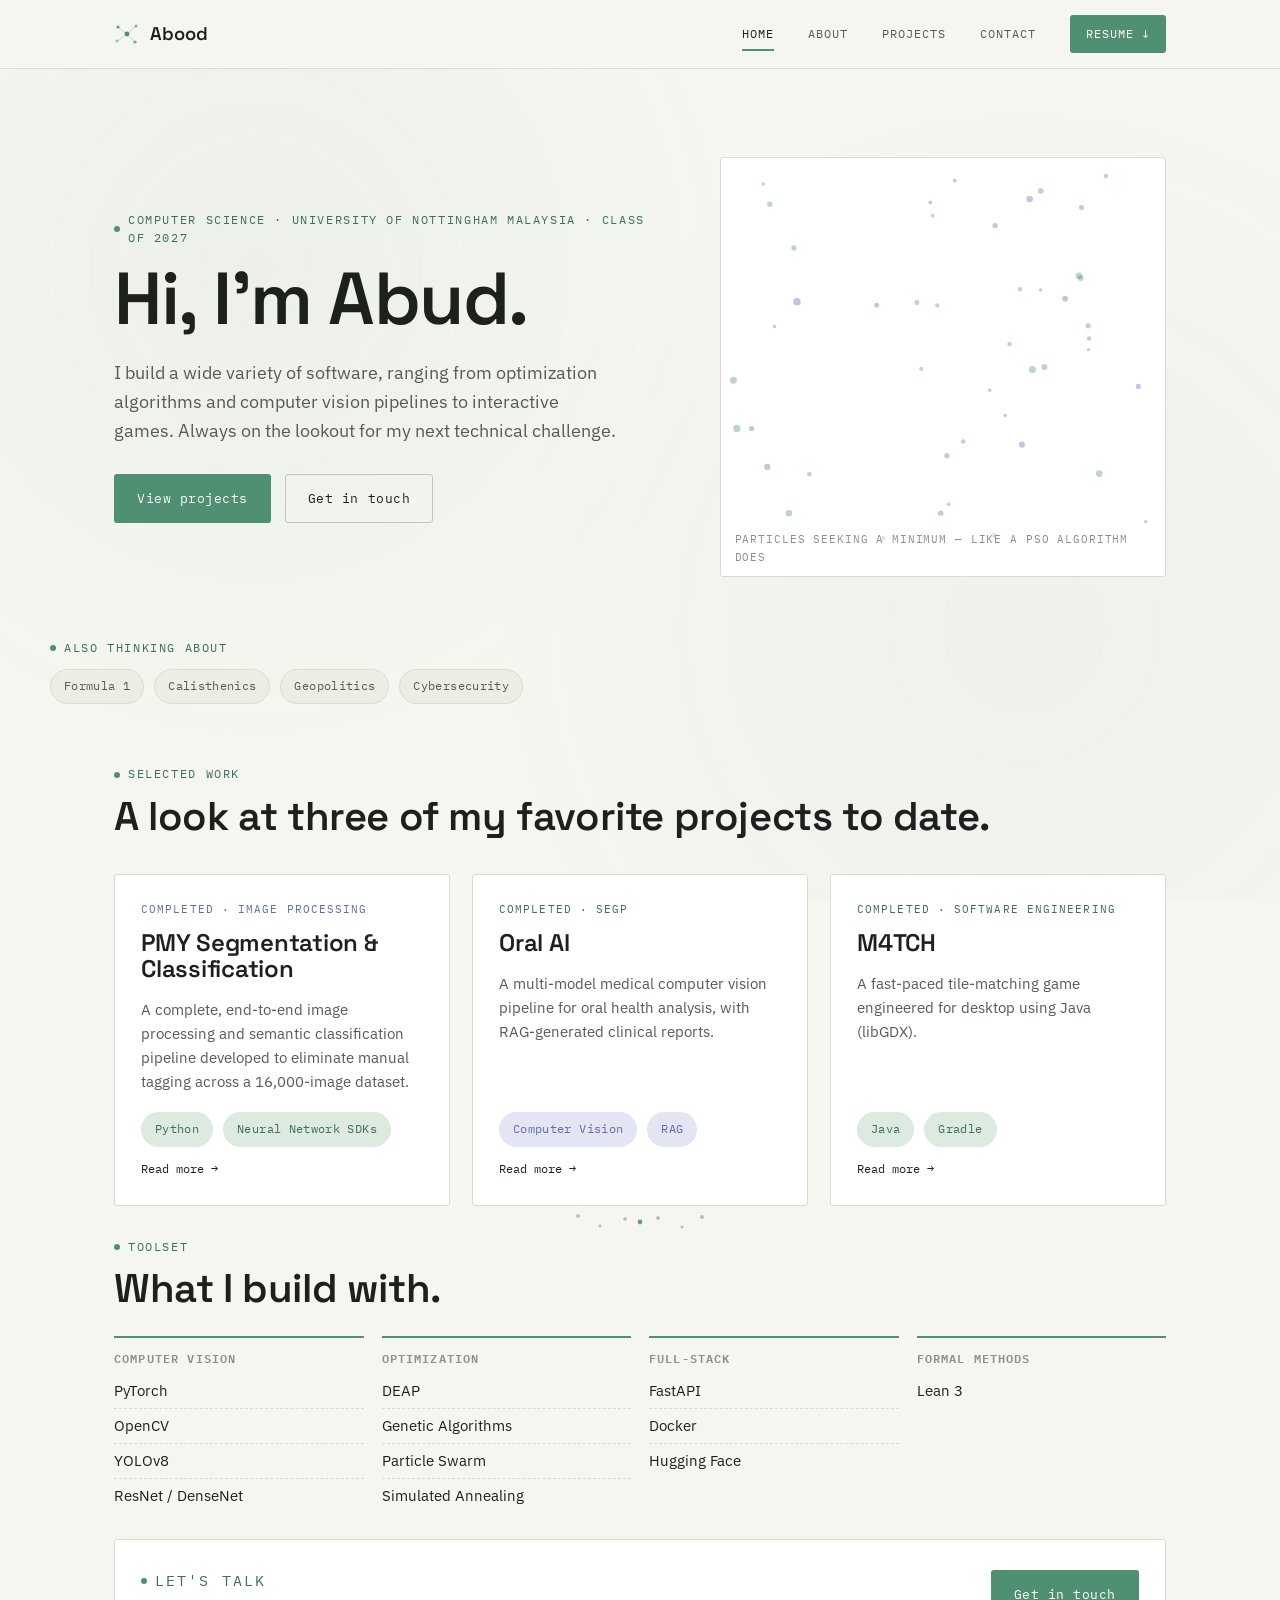
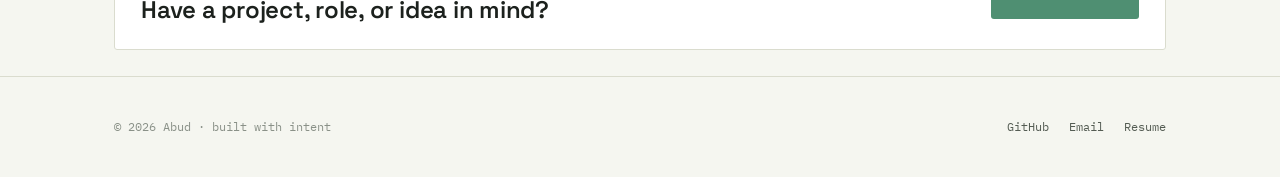
==== commit 4b388c7c: "Correct name from Abood to Abud in index.html" ====
--- a/index.html
+++ b/index.html
@@ -46,7 +46,7 @@
   <div class="container hero">
     <div>
       <p class="eyebrow">Computer Science · University of Nottingham Malaysia · Class of 2027</p>
-      <h1>Hi, I'm Abood.</h1>
+      <h1>Hi, I'm Abud.</h1>
       <p class="lede">I build a wide variety of software, ranging from optimization algorithms and computer vision pipelines to interactive games. Always on the lookout for my next technical challenge.</p>
       <div class="btn-row">
         <a href="projects.html" class="btn btn-primary">View projects</a>
@@ -158,7 +158,7 @@
 
 <footer class="site-footer">
   <div class="container">
-    <span>© 2026 Abood · built with intent</span>
+    <span>© 2026 Abud · built with intent</span>
     <div class="footer-links">
       <a href="https://github.com/avx20" target="_blank" rel="noopener">GitHub</a>
       <a href="mailto:aboodxst@gmail.com">Email</a>
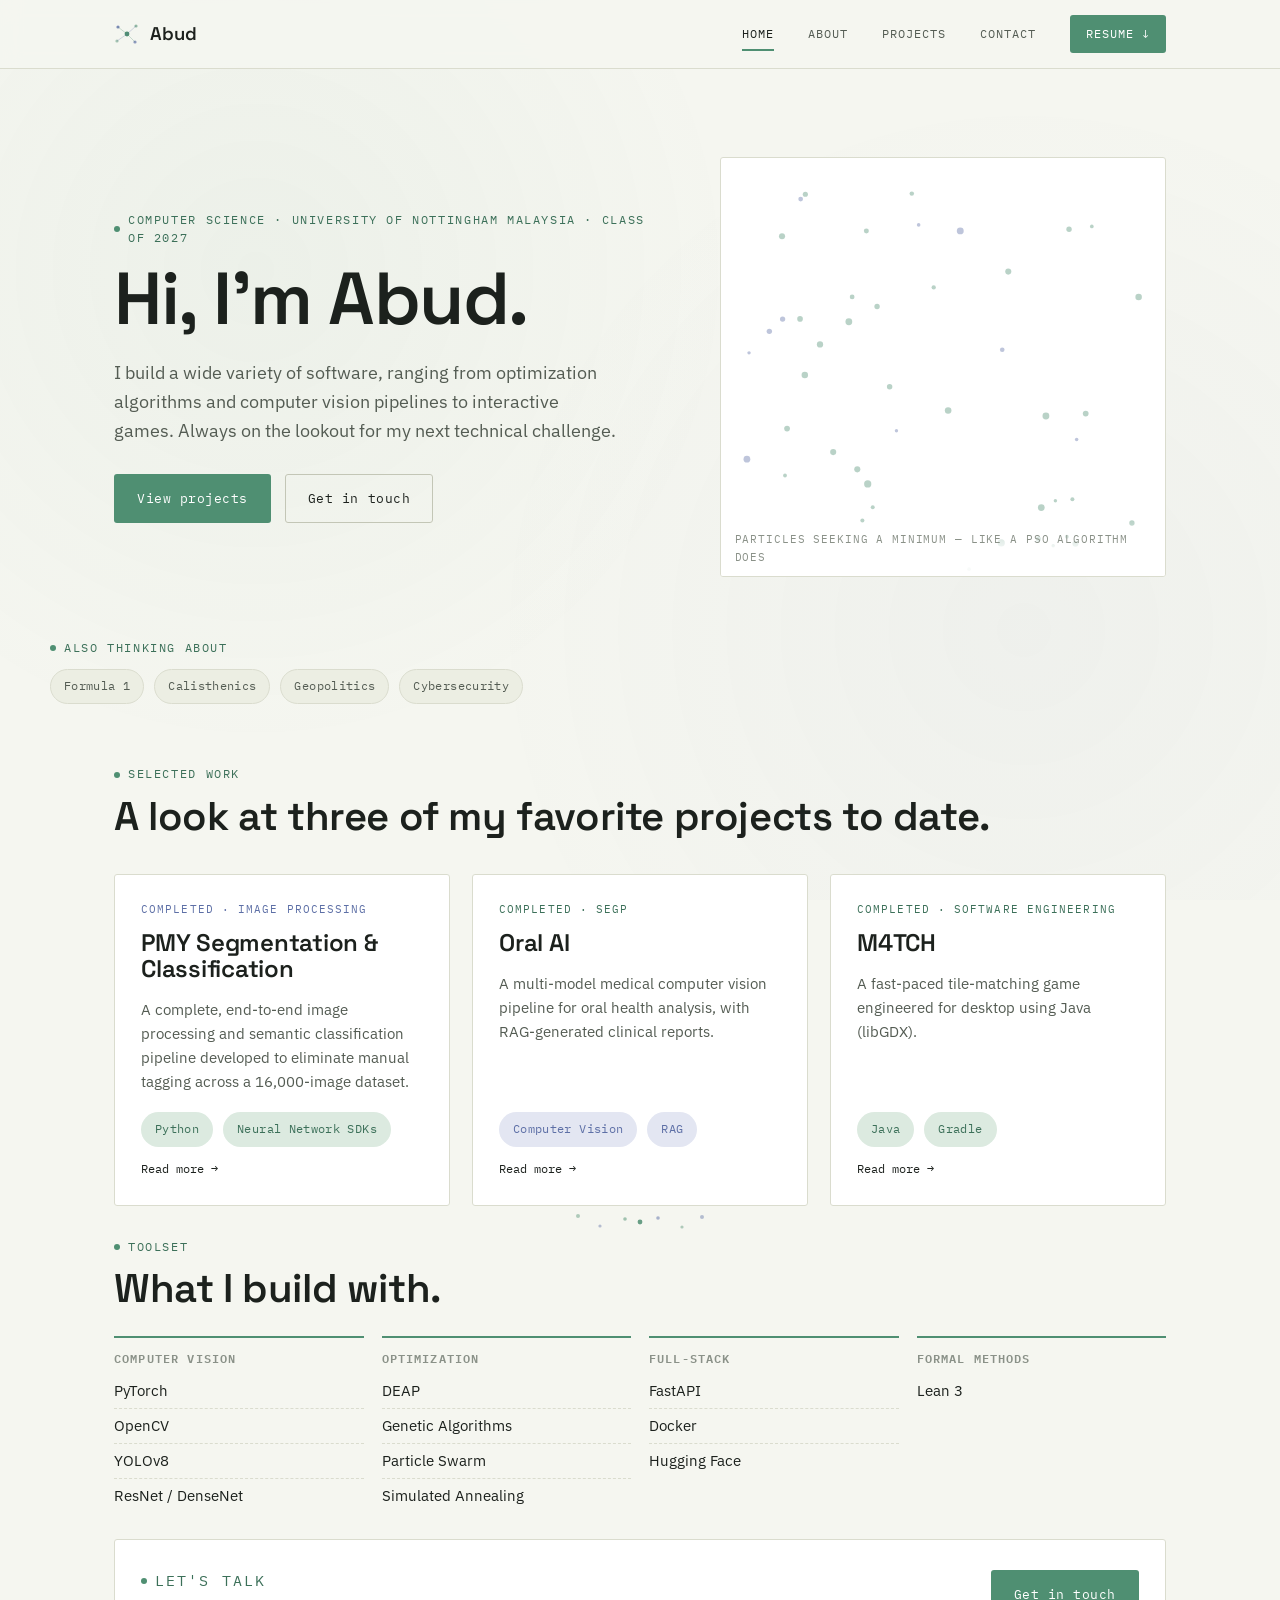
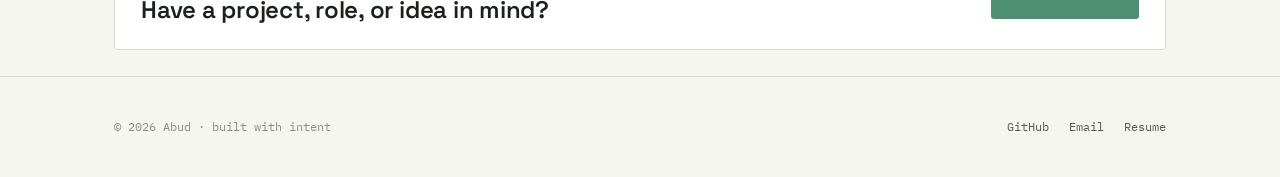
==== commit dbdb0c84: "Fix typo in title and name from 'Abood' to 'Abud'" ====
--- a/index.html
+++ b/index.html
@@ -3,7 +3,7 @@
 <head>
 <meta charset="UTF-8">
 <meta name="viewport" content="width=device-width, initial-scale=1.0">
-<title>Abood - Computer Science, UNM Malaysia</title>
+<title>Abud - Computer Science, UNM Malaysia</title>
 <meta name="description" content="Portfolio of Abood, a Computer Science undergraduate at the University of Nottingham Malaysia working on optimization, computer vision, and applied AI.">
 <link rel="icon" href="assets/favicon.svg" type="image/svg+xml">
 <link rel="preconnect" href="https://fonts.googleapis.com">
@@ -27,7 +27,7 @@
         <line x1="21" y1="21" x2="13" y2="13" stroke="#4F8F72" stroke-width="0.7" opacity="0.4"/>
         <line x1="3" y1="20" x2="13" y2="13" stroke="#5D6FA6" stroke-width="0.7" opacity="0.4"/>
       </svg>
-      Abood
+      Abud
     </a>
     <button class="nav-toggle" aria-label="Toggle navigation" aria-expanded="false">
       <span></span>
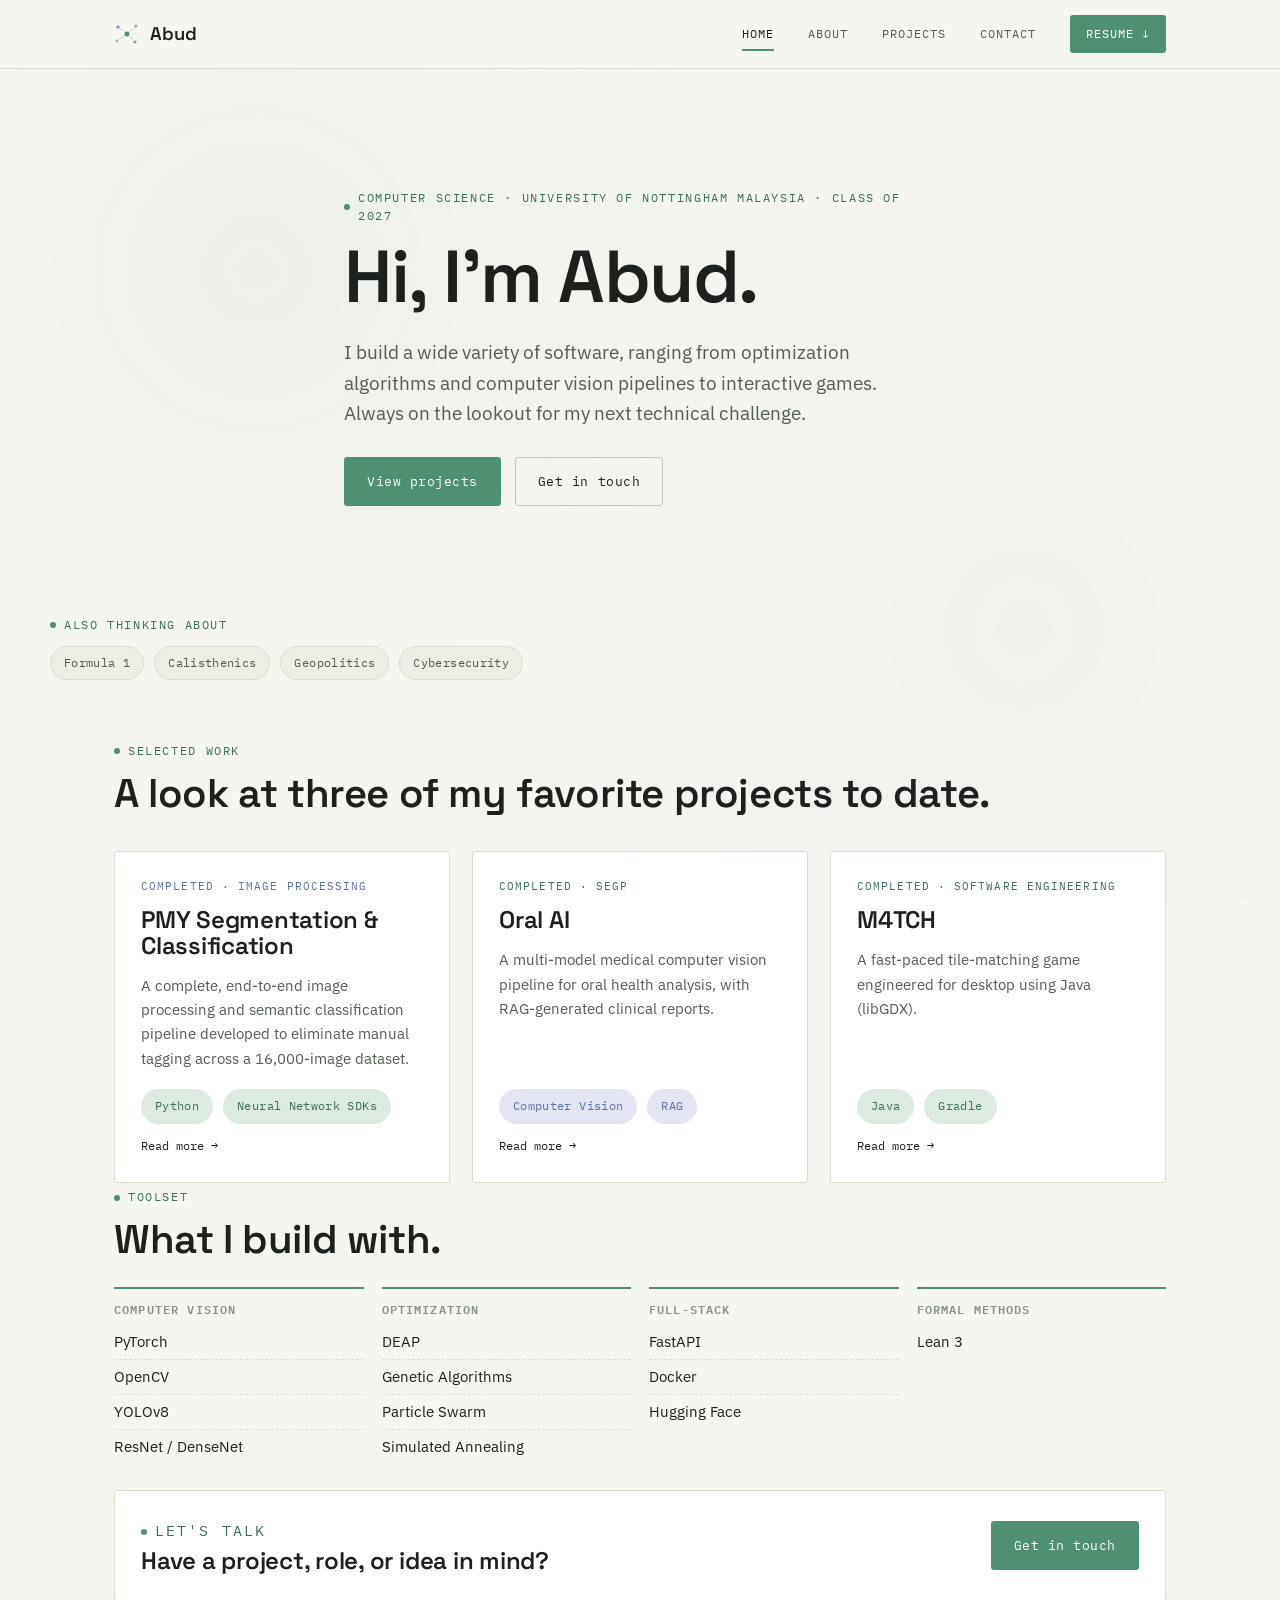
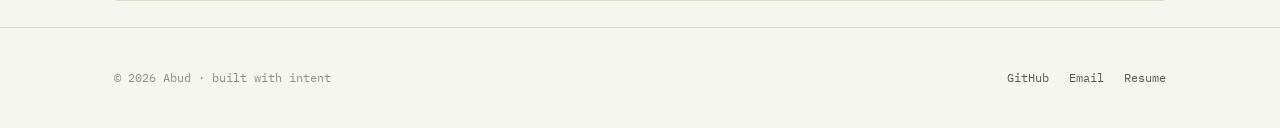
==== commit fd2078dc: "Simplify layout and remove hero animation Co-authored-by: avx20 <154297829+avx20@users.noreply.githu" ====
--- a/index.html
+++ b/index.html
@@ -53,10 +53,6 @@
         <a href="contact.html" class="btn btn-outline">Get in touch</a>
       </div>
     </div>
-    <div class="hero-visual">
-      <canvas id="converge-canvas" role="img" aria-label="Animated illustration of scattered particles periodically converging, representing optimization algorithms finding a solution"></canvas>
-      <div class="visual-caption">particles seeking a minimum — like a PSO algorithm does</div>
-    </div>
   </div>
 
   <div class="container section-tight">
@@ -105,20 +101,6 @@
       </div>
     </div>
   </section>
-
-  <div class="container">
-    <div class="converge-divider">
-      <svg width="140" height="20" viewBox="0 0 140 20" fill="none">
-        <circle cx="8" cy="4" r="2" fill="#4F8F72" opacity="0.5"/>
-        <circle cx="30" cy="14" r="1.6" fill="#5D6FA6" opacity="0.5"/>
-        <circle cx="55" cy="7" r="1.8" fill="#4F8F72" opacity="0.6"/>
-        <circle cx="70" cy="10" r="2.4" fill="#4F8F72"/>
-        <circle cx="88" cy="6" r="1.8" fill="#5D6FA6" opacity="0.6"/>
-        <circle cx="112" cy="15" r="1.6" fill="#4F8F72" opacity="0.5"/>
-        <circle cx="132" cy="5" r="2" fill="#5D6FA6" opacity="0.5"/>
-      </svg>
-    </div>
-  </div>
 
   <section class="container">
     <p class="eyebrow">Toolset</p>
--- a/css/style.css
+++ b/css/style.css
@@ -245,37 +245,15 @@
 
 /* ---------- hero ---------- */
 .hero {
-  display: grid;
-  grid-template-columns: 1.1fr 0.9fr;
-  gap: clamp(24px, 5vw, 60px);
-  align-items: center;
-  padding-top: clamp(48px, 8vw, 88px);
-}
-@media (max-width: 900px) {
-  .hero { grid-template-columns: 1fr; }
-  .hero-visual { order: -1; height: 260px; }
+  max-width: 72ch; /* optimal line length for readability */
+  padding-top: clamp(64px, 12vw, 120px);
+  padding-bottom: clamp(24px, 4vw, 48px);
 }
 .hero h1 { margin-bottom: 0.28em; }
-.hero .lede { font-size: 1.12rem; max-width: 46ch; }
-.hero-visual {
-  position: relative;
-  height: 420px;
-  border: 1px solid var(--border);
-  border-radius: var(--radius);
-  background: var(--surface);
-  overflow: hidden;
-}
-.hero-visual canvas { display: block; width: 100%; height: 100%; }
-.hero-visual .visual-caption {
-  position: absolute;
-  bottom: 0; left: 0; right: 0;
-  font-family: var(--font-mono);
-  font-size: 0.68rem;
-  letter-spacing: 0.08em;
-  text-transform: uppercase;
-  color: var(--ink-faint);
-  padding: 10px 14px;
-  background: linear-gradient(transparent, rgba(255,255,255,0.9) 55%);
+.hero .lede {
+  font-size: 1.18rem;
+  max-width: 58ch;
+  color: var(--ink-soft);
 }
 
 /* ---------- tag pills ---------- */
@@ -294,14 +272,6 @@
 .pill-signal { background: var(--signal-soft); border-color: transparent; color: var(--signal-dark); }
 .pill-indigo { background: var(--indigo-soft); border-color: transparent; color: var(--indigo); }
 
-/* ---------- divider (signature motif, static SVG) ---------- */
-.converge-divider {
-  display: flex;
-  align-items: center;
-  justify-content: center;
-  padding: 6px 0 0;
-  opacity: 0.85;
-}
 
 /* ---------- cards ---------- */
 .card-grid {
